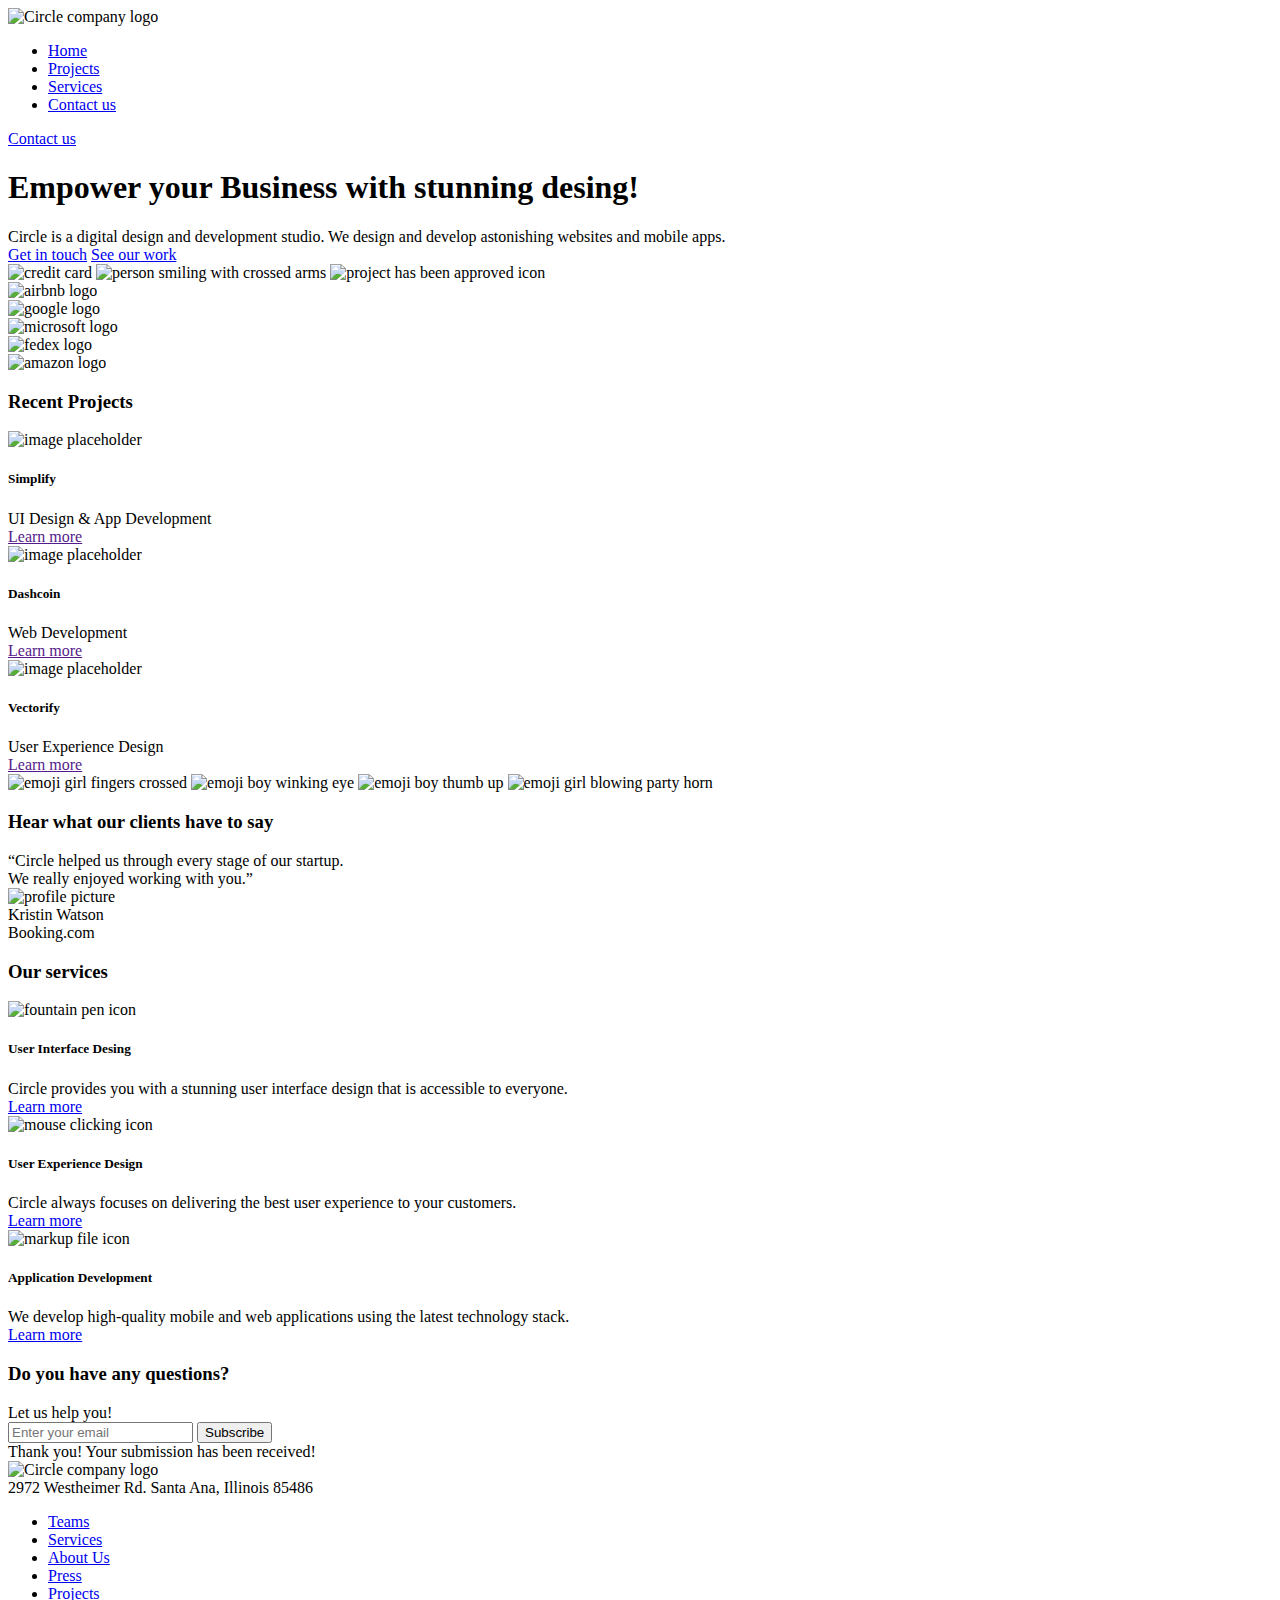
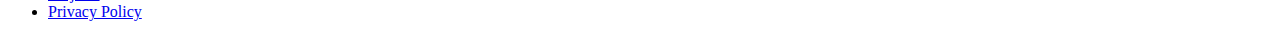
==== index.html @ eaaabad0 "first commit" ====
<!DOCTYPE html>
<html lang="en">

<head>
    <meta charset="UTF-8">
    <meta http-equiv="X-UA-Compatible" content="IE=edge">
    <meta name="viewport" content="width=device-width, initial-scale=1.0">
    <link rel="preconnect" href="https://fonts.googleapis.com">
    <link rel="preconnect" href="https://fonts.gstatic.com" crossorigin>
    <link href="https://fonts.googleapis.com/css2?family=Roboto:wght@300;400&display=swap" rel="stylesheet">

    <link rel="apple-touch-icon" sizes="180x180" href="/apple-touch-icon.png">
    <link rel="icon" type="image/png" sizes="32x32" href="/favicon-32x32.png">
    <link rel="icon" type="image/png" sizes="16x16" href="/favicon-16x16.png">
    <link rel="manifest" href="/site.webmanifest">

    <link rel="stylesheet" href="/assets/css/global.css">
    <link rel="stylesheet" href="/assets/css/navbar.css">
    <link rel="stylesheet" href="/assets/css/herosection.css">
    <link rel="stylesheet" href="/assets/css/clientsection.css">
    <link rel="stylesheet" href="/assets/css/projects.css">
    <link rel="stylesheet" href="/assets/css/testimonials.css">
    <link rel="stylesheet" href="/assets/css/services.css">
    <link rel="stylesheet" href="/assets/css/cta.css">
    <link rel="stylesheet" href="/assets/css/footersection.css">
    
    <script>var exports = {};</script>
    <script type="module" src="/out/src/projects.js"></script>
    <script type="module" src="/out/src/burguer-menu.js"></script>
    <title>Circle Agency</title>
</head>

<body>
    <nav class="navbar">
        <div class="navbar__icon"><img src="/assets/logos/circle.svg" alt="Circle company logo" /></div>
        <div id="navbar__menu">
            <ul class="navbar__list">
                <li class="heading-h4"><a class="navbar__list__link active" href="./index.html">Home</a></li>
                <li class="heading-h4"><a class="navbar__list__link" href="/pages/post.html">Projects</a></li>
                <li class="heading-h4"><a class="navbar__list__link" href="/pages/services.html">Services</a></li>
                <li class="heading-h4"><a class="navbar__list__link" href="/pages/contact-us.html">Contact us</a></li>

            </ul>
        </div>
        <div id="contat-us">
            <a href="/pages/contact-us.html" class="rectangular-main-button capitalize">Contact us</a>
        </div>
        <div id="navbar__menu__icon"></div>
    </nav>
    <section class="hero-section">
        <div class="hero-section__texts">
            <h1 class="h1-heading black capitalize">Empower your Business with stunning desing!</h1>
            <span class="text-regular secondary-grey">Circle is a digital design and development studio. We design and develop astonishing websites and mobile apps.</span>
            <div class="hero-section__buttons">
                <a href="/pages/contact-us.html" class="rectangular-main-button">Get in touch</a>
                <a href="/pages/services.html" class="rectangular-secondary-button">See our work</a>
            </div>
        </div>
        <div>
            <div class="hero-section__images">
                <img class="hero-section__top-card" src="/assets/hero-section/card-1.png" alt="credit card" />
                <img class="hero-section__hero-image" src="/assets/hero-section/hero-image.png"
                    alt="person smiling with crossed arms" />
                <img class="hero-section__bottom-card" src="/assets/hero-section/card-2.png"
                    alt="project has been approved icon" />
            </div>
        </div>
    </section>
    <section class="client-section">
        <div class="client-section__logo"><img src="./assets/logos/airbnb-logo.svg" alt="airbnb logo" /></div>
        <div class="client-section__logo"><img src="./assets/logos/google-logo.svg" alt="google logo" /></div>
        <div class="client-section__logo"><img src="./assets/logos/microsoft-logo.svg" alt="microsoft logo" /></div>
        <div class="client-section__logo"><img src="./assets/logos/fedex-logo.svg" alt="fedex logo" /></div>
        <div class="client-section__logo"><img src="./assets/logos/amazon-logo.svg" alt="amazon logo" /></div>
    </section>

    <section id="projects" class="projects-section">
        <h3 class="h3-heading black">Recent Projects</h3>
        <div class="cards">
            <div class="cards__card cards__card-with-image">
                <img class="cards__card__image" src="./assets/projects-section/1.jpg" alt="image placeholder" />
                <h5 class="cards__card__title capitalize">Simplify</h5>
                <div class="cards__card__description">UI Design & App Development</div>
                <div class="cards__card_learn-more"><a href="">Learn more</a></div>
            </div>
            <div class="cards__card cards__card-with-image">
                <img class="cards__card__image" src="./assets/projects-section/2.jpg" alt="image placeholder" />
                <h5 class="cards__card__title capitalize">Dashcoin</h5>
                <div class="cards__card__description">Web Development</div>
                <div class="cards__card_learn-more"><a href="">Learn more</a></div>
            </div>
            <div class="cards__card cards__card-with-image">
                <img class="cards__card__image" src="./assets/projects-section/3.jpg" alt="image placeholder" />
                <h5 class="cards__card__title capitalize">Vectorify</h5>
                <div class="cards__card__description">User Experience Design</div>
                <div class="cards__card_learn-more"><a href="">Learn more</a></div>
            </div>
        </div>
    </section>

    <section class="testimonials-section">
        <img class="testimonials-section__icon" src="/assets/testimonials-section/memoji-1.png"
            alt="emoji girl fingers crossed" />
        <img class="testimonials-section__icon" src="/assets/testimonials-section/memoji-2.png"
            alt="emoji boy winking eye" />
        <img class="testimonials-section__icon" src="/assets/testimonials-section/memoji-3.png"
            alt="emoji boy thumb up" />
        <img class="testimonials-section__icon" src="/assets/testimonials-section/memoji-4.png"
            alt="emoji girl blowing party horn" />
        <h3 class="h3-heading capitalize">Hear what our clients have to say</h3>
        <div class="testimonials-section__testimonial">
            <span class="text-medium">“Circle helped us through every stage of our startup. </span>
            <div class="text-medium">We really enjoyed working with you.”</a></div>
        </div>
        <div class="testimonials-section__profile">
            <img class="testimonials-section__profile-image" src="/assets/testimonials-section/profile.png"
                alt="profile picture" />
            <div>
                <div class="testimonials-section__profile__name">Kristin Watson</div>
                <div class="testimonials-section__profile__company">Booking.com</div>
            </div>
        </div>
    </section>
    <section id="services" class="services-section">
        <h3 class="h3-heading black">Our services</h3>
        <div class="cards">
            <div class="cards__card">
                <div class="cards__card__icon">
                    <img src="/assets/services-section/icons/1.svg" alt="fountain pen icon" />
                </div>
                <h5 class="cards__card__title capitalize">User Interface Desing</h5>
                <div class="cards__card__subtitle">Circle provides you with a stunning user interface design that is accessible to everyone.</div>
                <div class="cards__card_learn-more"><a href="#">Learn more</a></div>
            </div>
            <div class="cards__card">
                <div class="cards__card__icon"><img src="/assets/services-section/icons/2.svg"
                        alt="mouse clicking icon" /></div>
                <h5 class="cards__card__title capitalize">User Experience Design</h5>
                <div class="cards__card__subtitle">Circle always focuses on delivering the best user experience to your customers.</div>
                <div class="cards__card_learn-more"><a href="#">Learn more</a></div>
            </div>
            <div class="cards__card">
                <div class="cards__card__icon"> <img src="/assets/services-section/icons/3.svg"
                        alt="markup file icon" /></div>
                <h5 class="cards__card__title capitalize">Application Development</h5>
                <div class="cards__card__subtitle">We develop high-quality mobile and web applications using the latest technology stack.</div>
                <div class="cards__card_learn-more"><a href="#">Learn more</a></div>
            </div>
        </div>
    </section>
    <section class="cta-section">
        <div>
            <h3 class="h3-heading black">Do you have any questions?</h3>
        </div>
        <div class="text-regular main-grey">Let us help you!</div>
        <form class="cta-section__mail">
            <input class="cta-section__mail-input" type="email" placeholder="Enter your email" required />
            <button class="rectangular-main-button cta-section__subscribe-button" type="submit">Subscribe</button>
        </form>
        <div class="submitted-message">
            Thank you! Your submission has been received!
        </div>
    </section>

    <section class="footer-section">
        <div>
            <div class="footer-section__icon"><img src="/assets/logos/circle.svg" alt="Circle company logo" /></div>
            <div class="footer-section__address">2972 Westheimer Rd. Santa Ana, Illinois 85486</div>
        </div>
        <div>
            <ul class="footer-section__links">
                <li><a href="#">Teams</a></li>
                <li><a href="/pages/services.html">Services</a></li>
                <li><a href="#">About Us</a></li>
                <li><a href="#">Press</a></li>
                <li><a href="/pages/post.html">Projects</a></li>
                <li><a href="#">Privacy Policy</a></li>
            </ul>
        </div>
    </section>
</body>

</html>
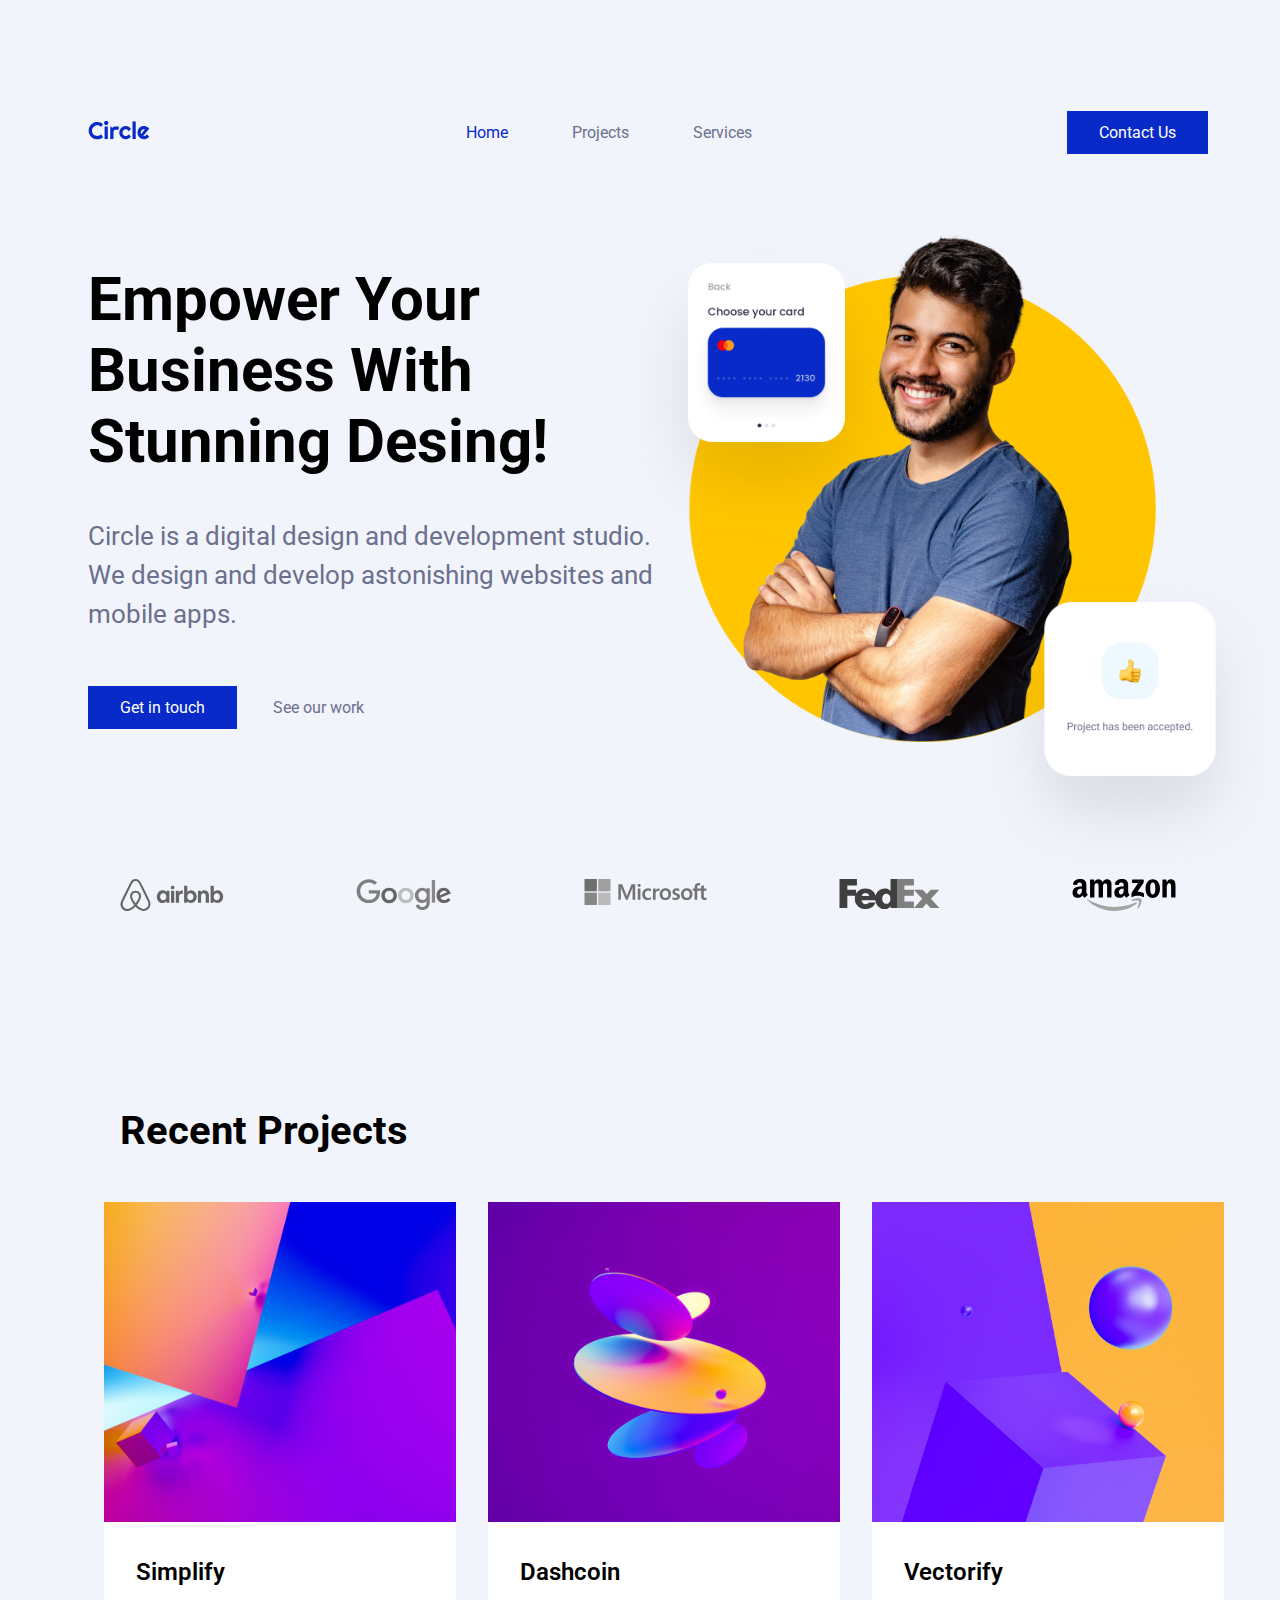
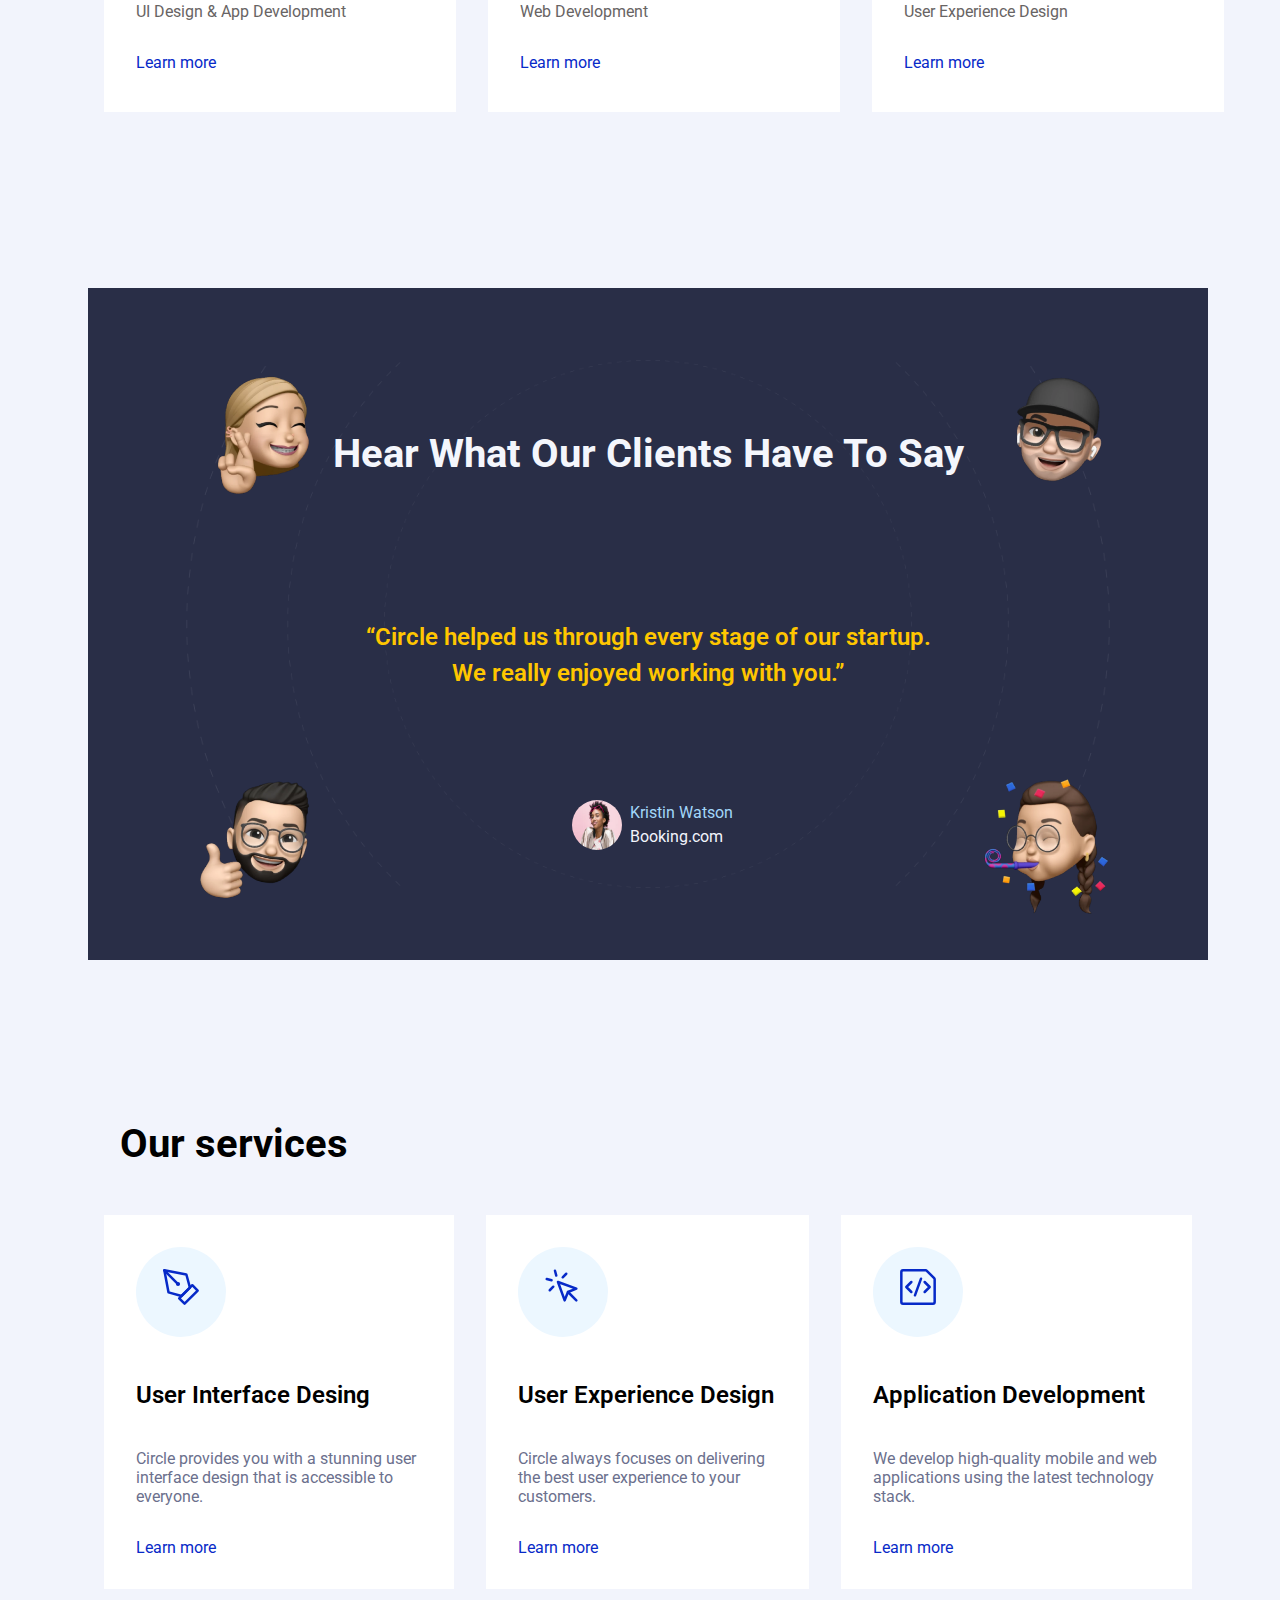
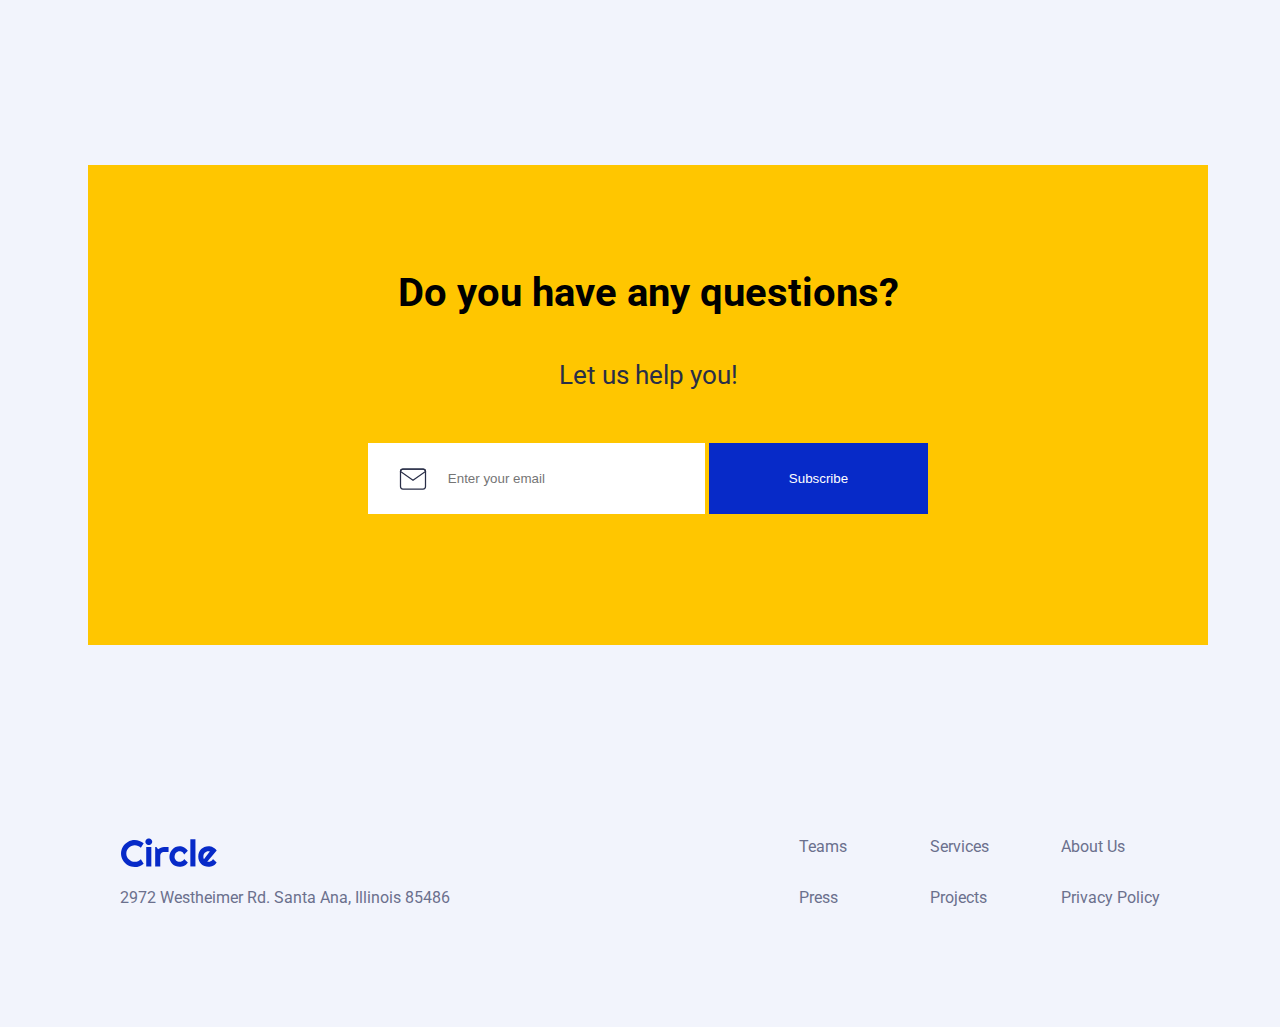
==== commit 1973ee0f: "Commit Index.js Action 6+" ====
--- a/index.html
+++ b/index.html
@@ -23,10 +23,10 @@
     <link rel="stylesheet" href="/assets/css/services.css">
     <link rel="stylesheet" href="/assets/css/cta.css">
     <link rel="stylesheet" href="/assets/css/footersection.css">
-    
+    <link rel="stylesheet" href="assets/css/scroll.css">
     <script>var exports = {};</script>
-    <script type="module" src="/out/src/projects.js"></script>
-    <script type="module" src="/out/src/burguer-menu.js"></script>
+    <script type="module" src="/src/projects.js"></script>
+    <script type="module" src="/src/burguer-menu.js"></script>
     <title>Circle Agency</title>
 </head>
 
@@ -166,6 +166,7 @@
         <div>
             <div class="footer-section__icon"><img src="/assets/logos/circle.svg" alt="Circle company logo" /></div>
             <div class="footer-section__address">2972 Westheimer Rd. Santa Ana, Illinois 85486</div>
+            
         </div>
         <div>
             <ul class="footer-section__links">
@@ -178,6 +179,15 @@
             </ul>
         </div>
     </section>
-</body>
+    <div className="scroll-to-top">
+        <span class="fa fa-arrow-up btn-scroll btn-scroll-position btn-scroll-style"></span>
+        
+    </div>
+
+    <footer-component></footer-component>
+
+    <script src="/src/scroll.js"></script>
+    <script src="/src/index.js"></script>
+    </body>
 
 </html>--- a/assets/css/global.css
+++ b/assets/css/global.css
@@ -0,0 +1,266 @@
+:root {
+  --main-blue-color: #072ac8;
+  --secondary-blue-color: #43d2ff;
+  --secondary-blue-color-2: #a2d6f9;
+  --secondary-blue-color-3: #d1edff;
+
+  --main-grey-color: #292e47;
+  --secondary-grey-color: #6b708d;
+  --secondary-grey-color-2: #f2f4fc;
+  --secondary-grey-color-3: #ecf7ff;
+
+  --main-yellow-color: #ffc600;
+
+  --max-width: 1200px;
+  font-family: "Roboto", sans-serif;
+}
+
+html {
+  max-width: var(--max-width);
+  margin: auto;
+  padding: 5rem;
+}
+
+body {
+  width: 100%;
+  height: 100%;
+  background-color: #f2f4fc;
+}
+
+.h1-heading {
+  font-size: 60px;
+  font-weight: bold;
+  color: var(--secondary-grey-color);
+}
+
+.h2-heading {
+  font-size: 50px;
+  font-weight: bold;
+  color: var(--secondary-grey-color);
+}
+
+.h3-heading {
+  font-size: 40px;
+  font-weight: bold;
+  color: var(--secondary-grey-color);
+}
+
+.h4-heading {
+  font-size: 24px;
+  font-weight: bold;
+  color: var(--secondary-grey-color);
+}
+
+.text-medium {
+  font-size: 24px;
+  font-weight: 600;
+}
+
+.text-regular {
+  font-size: 26px;
+  font-family: Roboto;
+  font-style: normal;
+  font-weight: 400;
+  line-height: 150%;
+}
+
+.black {
+  color: black;
+}
+
+.main-grey {
+  color: var(--main-grey-color);
+}
+
+.secondary-grey {
+  color: var(--secondary-grey-color);
+}
+
+.capitalize {
+  text-transform: capitalize;
+}
+
+.rectangular-main-button {
+  background-color: var(--main-blue-color);
+  padding: 0.75rem 2rem;
+  color: white;
+  text-decoration: none;
+}
+
+.rectangular-secondary-button {
+  color: var(--secondary-grey-color);
+  padding: 0.75rem 2rem;
+  text-decoration: none;
+}
+
+.cards {
+  display: flex;
+}
+
+.cards__card {
+  background-color: white;
+  padding: 2rem;
+  margin: 1rem;
+}
+
+.cards__card__icon {
+  display: inline-block;
+  width: 50px;
+  height: 50px;
+  border-radius: 50%;
+  padding: 1.25rem;
+
+  background-repeat: no-repeat;
+  background-position: center center;
+  background-size: contain;
+  background-color: var(--secondary-grey-color-3);
+}
+
+.cards__card__icon img {
+  display: block;
+  margin: auto;
+}
+
+.cards__card__title {
+  font-size: 24px;
+  font-weight: 600;
+  color: black;
+}
+
+.cards__card__subtitle {
+  color: var(--secondary-grey-color);
+}
+
+.cards__card_learn-more {
+  padding-top: 2rem;
+
+}
+
+.cards__card_learn-more a {
+  color: #072AC8;
+  text-decoration: none;
+}
+
+.cards__card__image {
+  background: transparent url('../spinner/spinner-gif-9.gif') no-repeat scroll center center;
+  width: 100%;
+  min-width: 22rem;
+  height: 20rem;
+  object-fit: cover;
+}
+
+.cards__card-with-image {
+  display: flex;
+  flex-direction: column;
+  padding: 0rem 0rem 1.5rem 0rem;
+}
+
+.cards__card-with-image .cards__card__title {
+  padding-top: 2.25rem;
+  padding-left: 2rem;
+  margin: 0;
+}
+
+.cards__card-with-image .cards__card__description,
+.cards__card-with-image .cards__card_learn-more {
+  padding: 1rem 2rem;
+  margin: 0;
+  color: #686464;
+}
+
+.submitted-message {
+  display: none;
+  opacity: 0;
+  transition: opacity 1s;
+
+  width: 100%;
+  box-sizing: border-box;
+  padding: 1.5rem;
+  background-color: #292e4733;
+  display: flex !important;
+  justify-content: center;
+  align-items: center;
+}
+
+.submitted-message.fade {
+  opacity: 1;
+  display: block;
+}
+
+.invalid-input {
+  box-shadow: 0 0 20px #ad3d3d;
+  transition: border-width 0.4s ease-out;
+}
+
+.error::before {
+  content: 'Not valid ';
+  position: absolute;
+  top: -4px;
+  color: red;
+}
+
+.error input {
+  border-color: red;
+}
+
+@media only screen and (max-width: 1100px) {
+  html {
+    padding: 0;
+  }
+
+  .h1-heading {
+    font-size: 40px;
+  }
+
+  .h2-heading {
+    font-size: 35px;
+  }
+
+  .h3-heading {
+    font-size: 30px;
+  }
+}
+
+@media only screen and (max-width: 400px) {
+
+  .rectangular-main-button,
+  .rectangular-secondary-button {
+    padding: 0.5rem 1rem;
+  }
+
+  .cards__card__icon {
+    width: 25px;
+    height: 25px;
+  }
+
+  .cards__card__icon img {
+    width: 20px;
+  }
+}
+
+@media only screen and (max-width: 800px) {
+  .cards {
+    display: flex;
+    flex-direction: column;
+  }
+
+  .cards__card {
+    padding: 2rem;
+  }
+
+  .cards__card-with-image {
+    padding: 0;
+  }
+
+  .cards__card-with-image .cards__card_learn-more {
+    padding-bottom: 2rem;
+
+  }
+
+  .cards__card__image {
+    min-height: 0;
+    min-width: 0;
+    max-height: 20rem;
+    max-width: 100%;
+  }
+}--- a/assets/css/navbar.css
+++ b/assets/css/navbar.css
@@ -0,0 +1,111 @@
+.navbar {
+  width: 100%;
+  padding-top: 2rem;
+  display: flex;
+  justify-content: space-between;
+  align-items: center;
+}
+
+.navbar__list {
+  list-style: none;
+  display: flex;
+  align-items: flex-end;
+  justify-content: space-around;
+  padding: 0;
+  margin: 0;
+}
+
+.navbar__list li {
+  padding: 0rem 2rem;
+  color: var(--secondary-grey-color);
+}
+
+.navbar__list li:last-child {
+  display: none;
+}
+
+.navbar__list li .active {
+  color: var(--main-blue-color);
+}
+
+.navbar__list__link {
+  color: var(--secondary-grey-color);
+  text-decoration: none;
+}
+
+.navbar__list__link:hover {
+  color: var(--main-blue-color);
+  font-weight: 600;
+}
+
+#navbar__menu__icon{
+  display: none;
+}
+
+@media only screen and (max-width: 700px) {
+  .navbar {
+    justify-content: space-between;
+    align-items: center;
+    width: 100%;
+  }
+
+  .navbar__menu__hidden {
+    height: 0!important;
+  }
+
+  #navbar__menu {
+    width: 100%;
+    height: 8.75rem;
+    transition: height 400ms cubic-bezier(0.23, 1, 0.32, 1);
+    position: absolute;
+    top: 85px;
+    overflow: hidden;
+  }
+
+  .navbar__list {
+    width: 100%;
+    text-align: center;
+    padding: 0rem;
+    display: block;
+    background: #6b708d0F;
+  }
+
+  .navbar__list li {
+    padding: .5rem;
+  }
+
+  .navbar__list li:last-child {
+    display: block;
+  }
+
+
+  .navbar__list li:hover {
+    background-color: #6b708d2F;
+  }
+
+  #contat-us {
+    display: none;
+  }
+
+  #navbar__menu__icon {
+    display: visible;
+    cursor: pointer;
+    min-width: 25px;
+    height: 25px;
+    display: block;
+    border: none;
+    padding: 0px;
+    margin: 15px;
+    background: linear-gradient(to bottom,
+        black,
+        black 20%,
+        #e5e5e5 20%,
+        #e5e5e5 40%,
+        black 40%,
+        black 60%,
+        #e5e5e5 60%,
+        #e5e5e5 80%,
+        black 80%,
+        black 100%);
+  }
+}--- a/assets/css/herosection.css
+++ b/assets/css/herosection.css
@@ -0,0 +1,73 @@
+.hero-section {
+  display: flex;
+  justify-content: center;
+  margin-top: 5rem;
+}
+
+.hero-section > div {
+  max-width: calc(var(--max-width) / 2);
+}
+
+.hero-section__buttons {
+  margin-top: 4rem;
+}
+
+.hero-section__images {
+  position: relative;
+  top: 0;
+  left: 0;
+}
+.hero-section__hero-image {
+  max-width: calc(var(--max-width) / 2);
+  width: 90%;
+  position: relative;
+  top: 0;
+  left: 0;
+}
+.hero-section__top-card {
+  width: 60%;
+  position: absolute;
+  margin: 0;
+  padding: 0;
+  top: 0;
+  left: -15%;
+  z-index: 2;
+}
+
+.hero-section__bottom-card {
+  width: 60%;
+  position: absolute;
+  margin: 0;
+  padding: 0;
+  top: 65%;
+  left: 55%;
+  z-index: 2;
+}
+@media only screen and (max-width: 1200px) {
+  .hero-section {
+    flex-flow: column;
+    justify-content: center;
+    align-items: center;
+    text-align: center;
+    margin: 5%;
+  }
+  .hero-section__images {
+    margin-top: 15%;
+  }
+}
+
+@media only screen and (max-width: 400px) {
+  .hero-section {
+    margin: 1%;
+  }
+
+  .hero-section__buttons {
+    display: flex;
+    flex-direction: column;
+  }
+
+  .hero-section__bottom-card,
+  .hero-section__top-card {
+    display: none;
+  }
+}
--- a/assets/css/clientsection.css
+++ b/assets/css/clientsection.css
@@ -0,0 +1,40 @@
+.client-section {
+  display: flex;
+  flex-wrap: wrap;
+  margin: 6rem auto;
+  justify-content: space-between;
+}
+
+.client-section__logo {
+  padding: 2rem;
+  filter: grayscale(1);
+  flex-basis: calc(1 / 5);
+}
+
+.client-section__logo:hover {
+  filter: grayscale(0);
+}
+
+@media only screen and (max-width: 1012px) {
+  .client-section {
+    justify-content: space-around;
+    flex-basis: 100%;
+  }
+
+  .client-section__logo {
+    display: flex;
+    justify-content: center;
+    flex-basis: 30%;
+    padding: 1rem;
+  }
+
+  .client-section__logo:nth-last-child(1):nth-child(odd) {
+    display: none;
+  }
+
+  @media only screen and (max-width: 400px) {
+    .client-section__logo {
+      flex-basis: 100%;
+    }
+  }
+}
--- a/assets/css/projects.css
+++ b/assets/css/projects.css
@@ -0,0 +1,14 @@
+.projects-section {
+  margin: 10rem 0;
+}
+
+.projects-section > h3 {
+  margin: 2rem;
+}
+
+@media only screen and (max-width: 800px) {
+  .projects-section h3 {
+    text-align: center;
+  }
+}
+
--- a/assets/css/testimonials.css
+++ b/assets/css/testimonials.css
@@ -0,0 +1,93 @@
+.testimonials-section {
+  background-color: var(--main-grey-color);
+  background-image: url(/assets/testimonials-section/orbit.png);
+  background-repeat: no-repeat;
+  background-position: center;
+  background-size: contain;
+  position: relative;
+  min-height: 42rem;
+
+  line-height: 1.5;
+
+  display: flex;
+  flex-direction: column;
+  align-items: center;
+  justify-content: space-evenly;
+}
+
+.testimonials-section h3 {
+  color: var(--neutral-light, #F4F6FC);
+/* H3 */
+font-size: 40px;
+font-family: Roboto;
+font-style: normal;
+font-weight: 700;
+line-height: normal; 
+}
+
+.testimonials-section__profile {
+  display: flex;
+  align-items: center;
+}
+
+.testimonials-section__profile-image {
+  display: inline-block;
+  width: 50px;
+  height: 50px;
+  border-radius: 50%;
+
+  background-repeat: no-repeat;
+  background-position: center center;
+  background-size: cover;
+
+  margin: 0.5rem;
+}
+
+.testimonials-section__profile__name {
+  color: var(--secondary-blue-color-2);
+}
+
+.testimonials-section__profile__company {
+  color: var(--secondary-grey-color-2);
+}
+
+.testimonials-section__testimonial {
+  color: var(--main-yellow-color);
+  width: 60%;
+  text-align: center;
+}
+
+.testimonials-section__icon {
+  max-width: 10rem;
+  width: 15%;
+}
+
+.testimonials-section__icon:nth-child(1) {
+  position: absolute;
+  left: 8%;
+  top: 10%;
+}
+
+.testimonials-section__icon:nth-child(2) {
+  position: absolute;
+  left: 79%;
+  top: 10%;
+}
+
+.testimonials-section__icon:nth-child(3) {
+  position: absolute;
+  left: 8%;
+  top: 70%;
+}
+
+.testimonials-section__icon:nth-child(4) {
+  position: absolute;
+  left: 79%;
+  top: 70%;
+}
+
+@media only screen and (max-width: 800px) {
+  .testimonials-section__icon {
+    display: none;
+  }
+}
--- a/assets/css/services.css
+++ b/assets/css/services.css
@@ -0,0 +1,13 @@
+.services-section {
+  margin: 10rem 0;
+}
+
+.services-section > h3 {
+  margin: 2rem;
+}
+
+@media only screen and (max-width: 800px) {
+  .services-section h3 {
+    text-align: center;
+  }
+}
--- a/assets/css/cta.css
+++ b/assets/css/cta.css
@@ -0,0 +1,58 @@
+.cta-section {
+  background-color: var(--main-yellow-color);
+  display: flex;
+  flex-direction: column;
+  justify-content: center;
+  align-items: center;
+  min-height: 30rem;
+  margin: 10rem 0;
+}
+
+.cta-section__mail {
+  margin-top: 3rem;
+}
+
+.cta-section__mail-input {
+  background: url(/assets/newsletter/icon/mail.svg) no-repeat 30px;
+  background-color: white;
+  padding: 1.75rem 5rem;
+  border: none;
+}
+
+.cta-section__mail-input:focus {
+  outline: none;
+}
+
+.cta-section__subscribe-button {
+  border: none;
+  padding: 1.75rem 5rem;
+}
+
+@media only screen and (max-width: 700px) {
+  .cta-section {
+    display: flex;
+    flex-direction: column;
+  }
+
+  .cta-section h3 {
+    text-align: center;
+  }
+
+  .cta-section__mail {
+    display: flex;
+    flex-direction: column;
+  }
+  .cta-section__subscribe-button {
+    margin-top: 1rem;
+  }
+
+  .cta-section__mail-input {
+    background: url(/assets/newsletter/icon/mail.svg) no-repeat 10px;
+    background-color: white;
+    background-size: 15px;
+    padding: 1rem 2rem;
+  }
+  .cta-section__subscribe-button {
+    padding: 1rem 2rem;
+  }
+}
--- a/assets/css/footersection.css
+++ b/assets/css/footersection.css
@@ -0,0 +1,59 @@
+.footer-section {
+  display: flex;
+  align-items: center;
+  justify-content: space-between;
+}
+
+.footer-section > div {
+  display: flex;
+  justify-items: center;
+  flex-direction: column;
+  padding: 0 2rem;
+}
+
+.footer-section__icon img {
+  width: 98px;
+}
+.footer-section__address {
+  margin-top: 1rem;
+  color: var(--secondary-grey-color);
+}
+
+.footer-section__links {
+  padding-left: 0;
+  list-style: none;
+  display: grid;
+  grid-template-columns: repeat(3, 1fr);
+  grid-template-rows: repeat(2, 1fr);
+}
+
+.footer-section__links li {
+  padding: 1rem 1rem;
+}
+
+.footer-section__links li a {
+  text-decoration: none;
+  color: var(--secondary-grey-color);
+}
+
+.footer-section__links li a:hover {
+  color: var(--main-blue-color);
+  font-weight: bold;
+}
+
+@media only screen and (max-width: 700px) {
+  .footer-section {
+    padding-top: 4rem;
+    flex-direction: column;
+  }
+
+  .footer-section > div {
+    align-items: center;
+    padding: 0;
+  }
+
+  .footer-section__address {
+    text-align: center;
+    width: 80%;
+  }
+}
--- a/assets/css/scroll.css
+++ b/assets/css/scroll.css
@@ -0,0 +1,66 @@
+.scroll-to-top {
+    position: relative;
+  }
+  
+  .btn-scroll-position {
+    position: fixed;
+    bottom: 40px;
+    right: 25px;
+    z-index: 20;
+  }
+  
+  
+  .btn-scroll-style {
+    background-color: var(--NeutralMedium);
+    border: 2px solid var(--White);
+    border-radius: 50%;
+    height: 50px;
+    width: 50px;
+    color: var(--White);
+    cursor: pointer;
+    animation: movebtn 3s ease-in-out infinite;
+    box-shadow: 0 2px 5px rgba(000, 000, 000, .3);
+    transition: all 0.5s ease-in-out;
+    font-size: 30px !important;
+    line-height: 45px !important;
+    display: flex;
+    justify-content: center;
+    align-items: center;
+    visibility: hidden;
+  }
+  
+  .icon-style:hover {
+    animation: none;
+    background: var(--White);
+    color: var(--NeutralMedium);
+    border: 2px solid var(--NeutralMedium);
+  }
+  
+  @keyframes movebtn {
+    0% {
+      transform: translateY(0px);
+    }
+    25% {
+      transform: translateY(20px);
+    }
+    50% {
+      transform: translateY(0px);
+    }
+    75% {
+      transform: translateY(-20px);
+    }
+    100% {
+      transform: translateY(0px);
+    }
+  }
+  fa-arrow-up { 
+    color: black;
+}
+  @media (min-width: 992px) {
+    .btn-scroll-style {
+        height: 55px;
+        width: 55px;
+        line-height: 50px !important;
+    }
+  }
+  